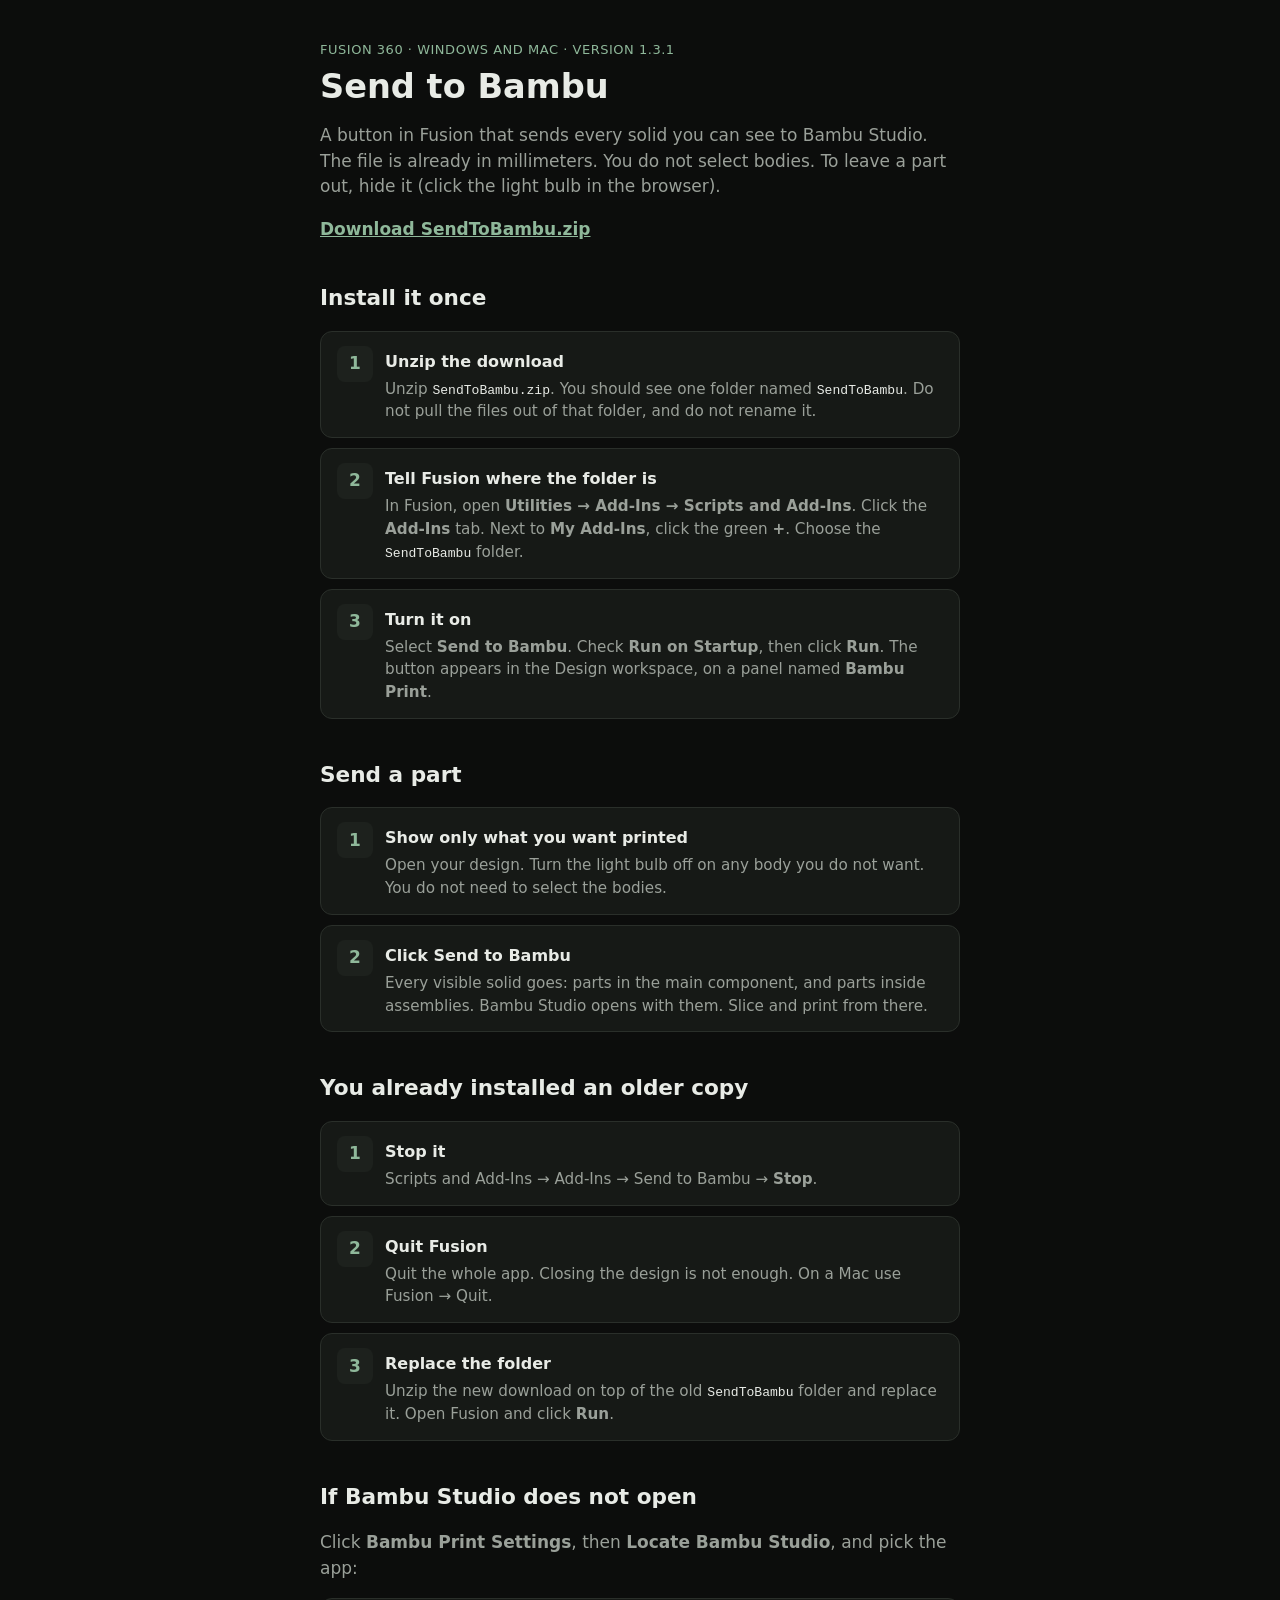
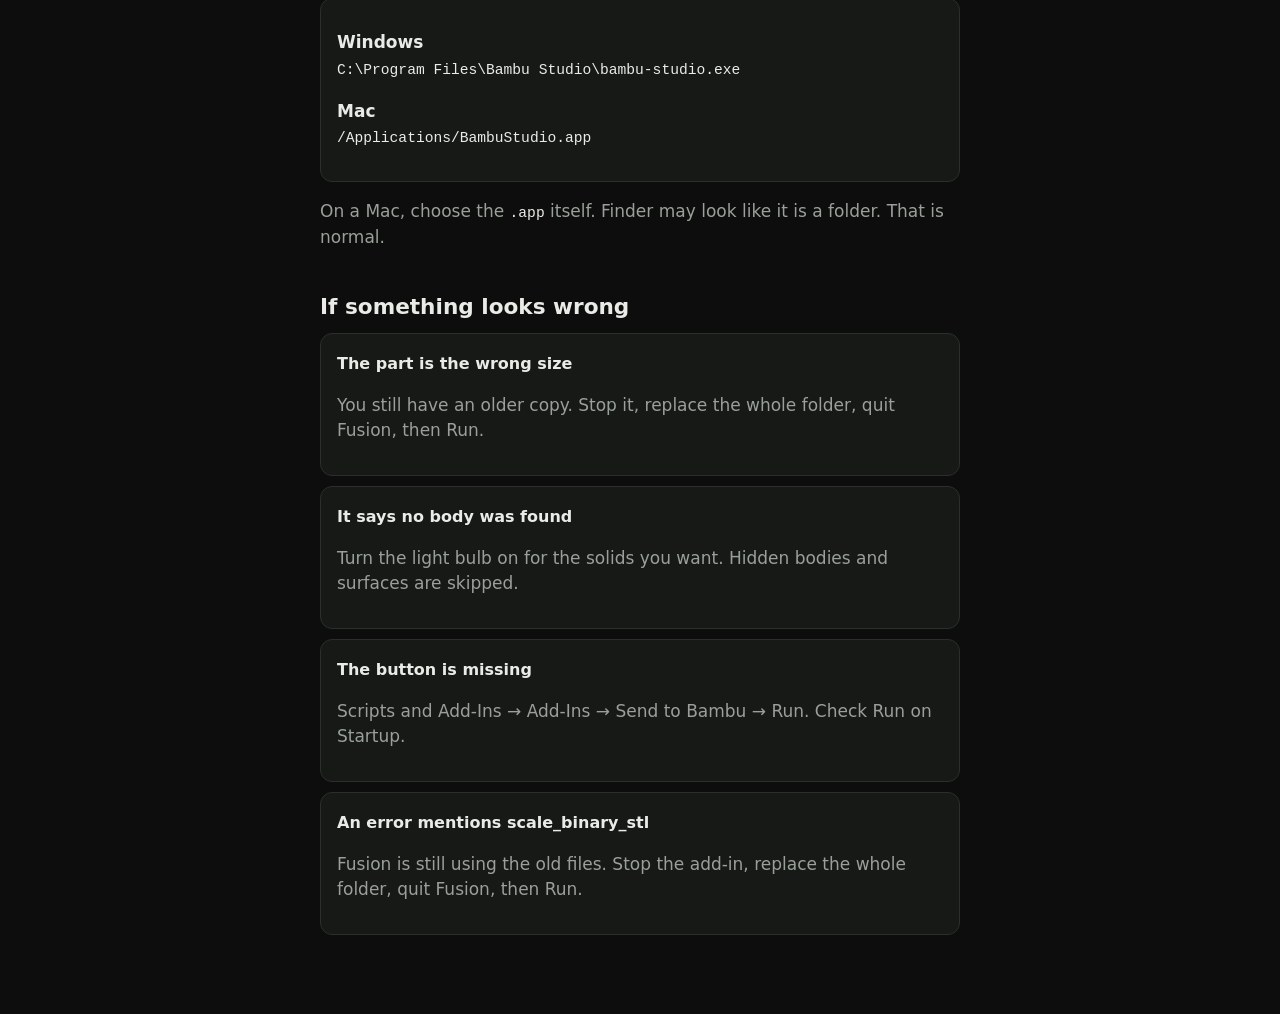
==== docs/index.html @ 19cb1212 "Clarify install steps and ship the millimeter add-in. Plain-language install page, updated zip, and " ====
<!DOCTYPE html>
<html lang="en">
<head>
  <meta charset="utf-8" />
  <meta name="viewport" content="width=device-width, initial-scale=1" />
  <title>Send to Bambu — how to install</title>
  <style>
    :root {
      --bg: #0c0d0c;
      --surface: #161916;
      --surface-2: #1d211d;
      --fg: #e8ebe6;
      --muted: #9aa099;
      --sage: #8fb89a;
      --border: #2a2f2a;
    }
    * { box-sizing: border-box; }
    body {
      margin: 0;
      background: var(--bg);
      color: var(--fg);
      font: 17px/1.5 "Segoe UI", system-ui, sans-serif;
    }
    main { max-width: 680px; margin: 0 auto; padding: 40px 20px 80px; }
    .kicker { margin: 0; color: var(--sage); font-size: 13px; letter-spacing: 0.04em; text-transform: uppercase; }
    h1 { font-size: 2.1rem; line-height: 1.15; margin: 8px 0 12px; }
    h2 { font-size: 1.35rem; margin: 40px 0 8px; }
    p { color: var(--muted); }
    a { color: var(--sage); }
    ol { list-style: none; margin: 16px 0 0; padding: 0; display: grid; gap: 10px; }
    li {
      display: grid;
      grid-template-columns: 36px 1fr;
      gap: 12px;
      background: var(--surface);
      border: 1px solid var(--border);
      border-radius: 12px;
      padding: 14px 16px;
    }
    .n {
      width: 36px; height: 36px;
      border-radius: 8px;
      background: var(--surface-2);
      color: var(--sage);
      display: flex; align-items: center; justify-content: center;
      font-weight: 650;
    }
    h3 { margin: 4px 0 0; font-size: 1rem; }
    li p { margin: 4px 0 0; font-size: 0.95rem; }
    .card {
      background: var(--surface);
      border: 1px solid var(--border);
      border-radius: 12px;
      padding: 14px 16px;
      margin-top: 10px;
    }
    .card strong { color: var(--fg); }
    code {
      font-family: ui-monospace, Menlo, Consolas, monospace;
      font-size: 0.86em;
      color: var(--fg);
    }
    .trouble { margin-top: 10px; }
    .trouble h3 { margin-bottom: 4px; }
  </style>
</head>
<body>
  <main>
    <p class="kicker">Fusion 360 · Windows and Mac · version 1.3.1</p>
    <h1>Send to Bambu</h1>
    <p>A button in Fusion that sends every solid you can see to Bambu Studio. The file is already in millimeters. You do not select bodies. To leave a part out, hide it (click the light bulb in the browser).</p>
    <p><a href="SendToBambu.zip"><strong>Download SendToBambu.zip</strong></a></p>

    <h2>Install it once</h2>
    <ol>
      <li>
        <span class="n">1</span>
        <div>
          <h3>Unzip the download</h3>
          <p>Unzip <code>SendToBambu.zip</code>. You should see one folder named <code>SendToBambu</code>. Do not pull the files out of that folder, and do not rename it.</p>
        </div>
      </li>
      <li>
        <span class="n">2</span>
        <div>
          <h3>Tell Fusion where the folder is</h3>
          <p>In Fusion, open <strong>Utilities → Add-Ins → Scripts and Add-Ins</strong>. Click the <strong>Add-Ins</strong> tab. Next to <strong>My Add-Ins</strong>, click the green <strong>+</strong>. Choose the <code>SendToBambu</code> folder.</p>
        </div>
      </li>
      <li>
        <span class="n">3</span>
        <div>
          <h3>Turn it on</h3>
          <p>Select <strong>Send to Bambu</strong>. Check <strong>Run on Startup</strong>, then click <strong>Run</strong>. The button appears in the Design workspace, on a panel named <strong>Bambu Print</strong>.</p>
        </div>
      </li>
    </ol>

    <h2>Send a part</h2>
    <ol>
      <li>
        <span class="n">1</span>
        <div>
          <h3>Show only what you want printed</h3>
          <p>Open your design. Turn the light bulb off on any body you do not want. You do not need to select the bodies.</p>
        </div>
      </li>
      <li>
        <span class="n">2</span>
        <div>
          <h3>Click Send to Bambu</h3>
          <p>Every visible solid goes: parts in the main component, and parts inside assemblies. Bambu Studio opens with them. Slice and print from there.</p>
        </div>
      </li>
    </ol>

    <h2>You already installed an older copy</h2>
    <ol>
      <li>
        <span class="n">1</span>
        <div>
          <h3>Stop it</h3>
          <p>Scripts and Add-Ins → Add-Ins → Send to Bambu → <strong>Stop</strong>.</p>
        </div>
      </li>
      <li>
        <span class="n">2</span>
        <div>
          <h3>Quit Fusion</h3>
          <p>Quit the whole app. Closing the design is not enough. On a Mac use Fusion → Quit.</p>
        </div>
      </li>
      <li>
        <span class="n">3</span>
        <div>
          <h3>Replace the folder</h3>
          <p>Unzip the new download on top of the old <code>SendToBambu</code> folder and replace it. Open Fusion and click <strong>Run</strong>.</p>
        </div>
      </li>
    </ol>

    <h2>If Bambu Studio does not open</h2>
    <p>Click <strong>Bambu Print Settings</strong>, then <strong>Locate Bambu Studio</strong>, and pick the app:</p>
    <div class="card">
      <p><strong>Windows</strong><br><code>C:\Program Files\Bambu Studio\bambu-studio.exe</code></p>
      <p><strong>Mac</strong><br><code>/Applications/BambuStudio.app</code></p>
    </div>
    <p>On a Mac, choose the <code>.app</code> itself. Finder may look like it is a folder. That is normal.</p>

    <h2>If something looks wrong</h2>
    <div class="card trouble">
      <h3>The part is the wrong size</h3>
      <p>You still have an older copy. Stop it, replace the whole folder, quit Fusion, then Run.</p>
    </div>
    <div class="card trouble">
      <h3>It says no body was found</h3>
      <p>Turn the light bulb on for the solids you want. Hidden bodies and surfaces are skipped.</p>
    </div>
    <div class="card trouble">
      <h3>The button is missing</h3>
      <p>Scripts and Add-Ins → Add-Ins → Send to Bambu → Run. Check Run on Startup.</p>
    </div>
    <div class="card trouble">
      <h3>An error mentions scale_binary_stl</h3>
      <p>Fusion is still using the old files. Stop the add-in, replace the whole folder, quit Fusion, then Run.</p>
    </div>
  </main>
</body>
</html>
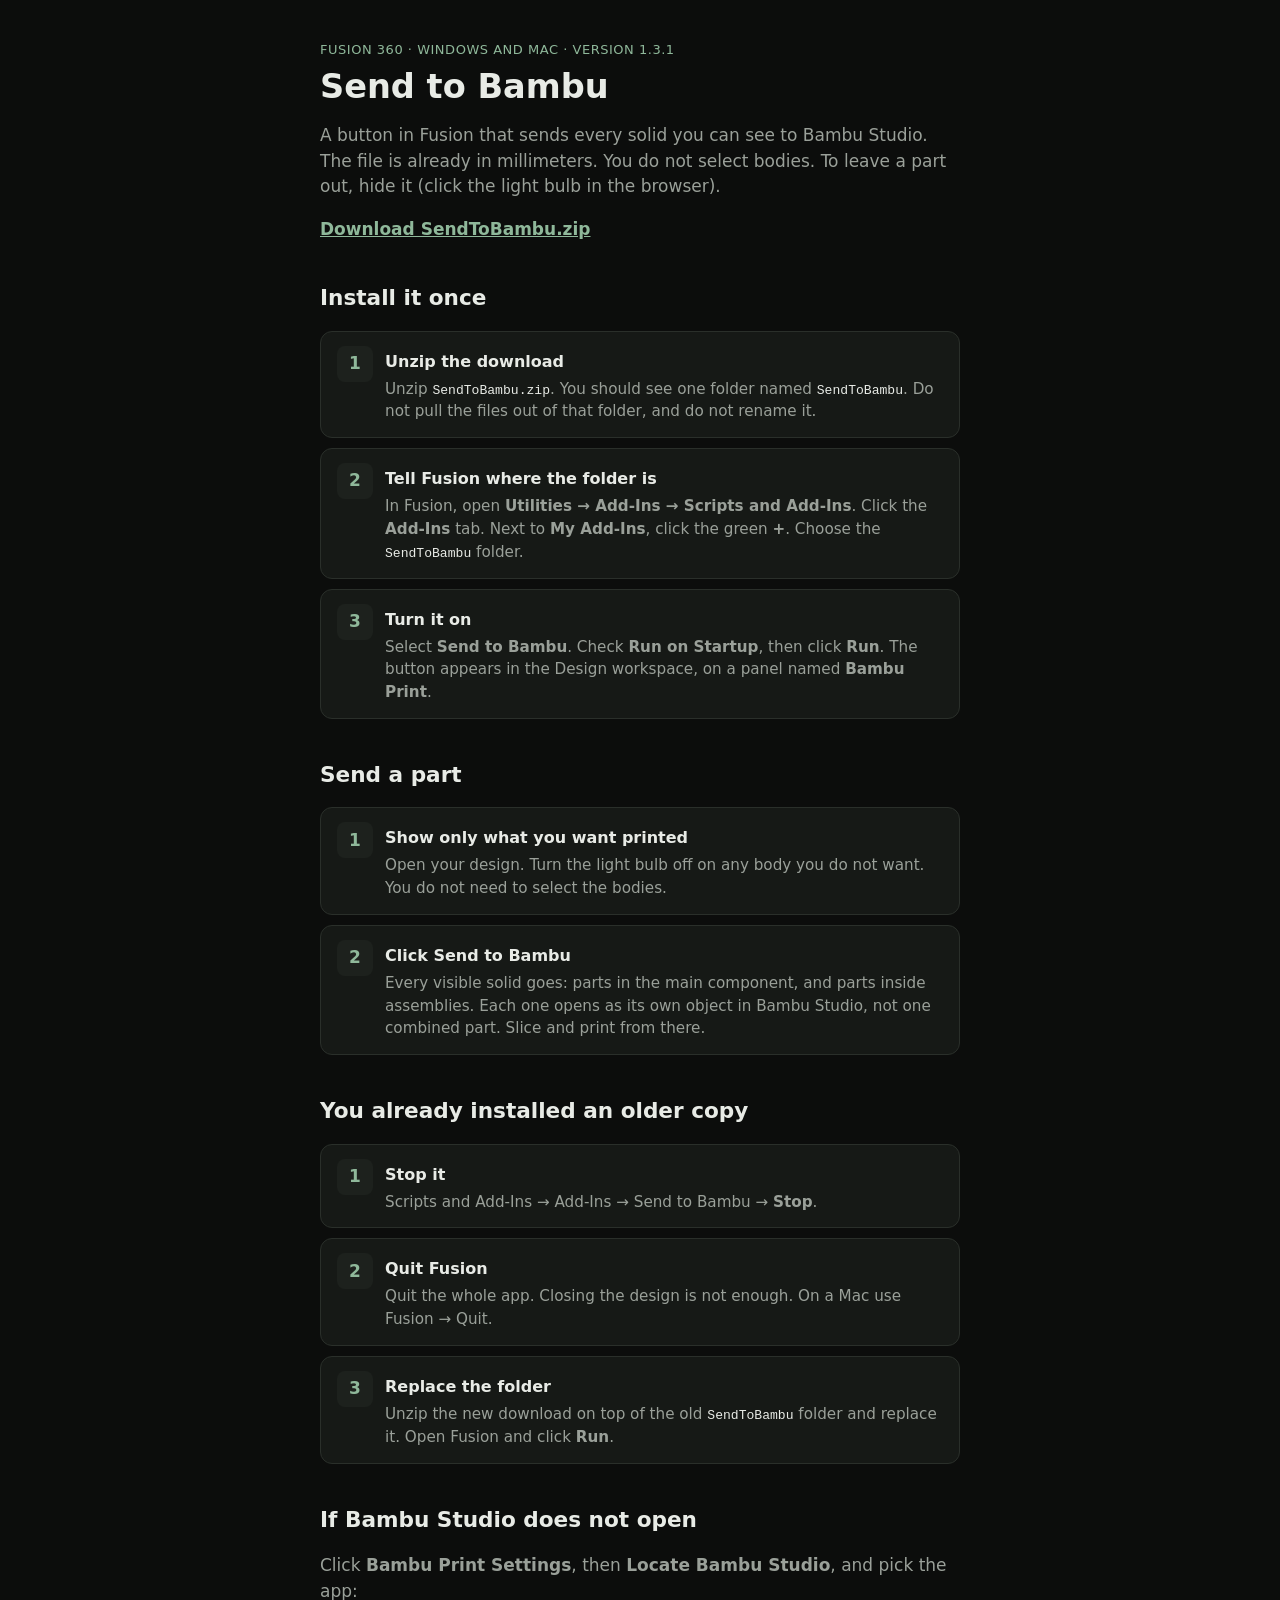
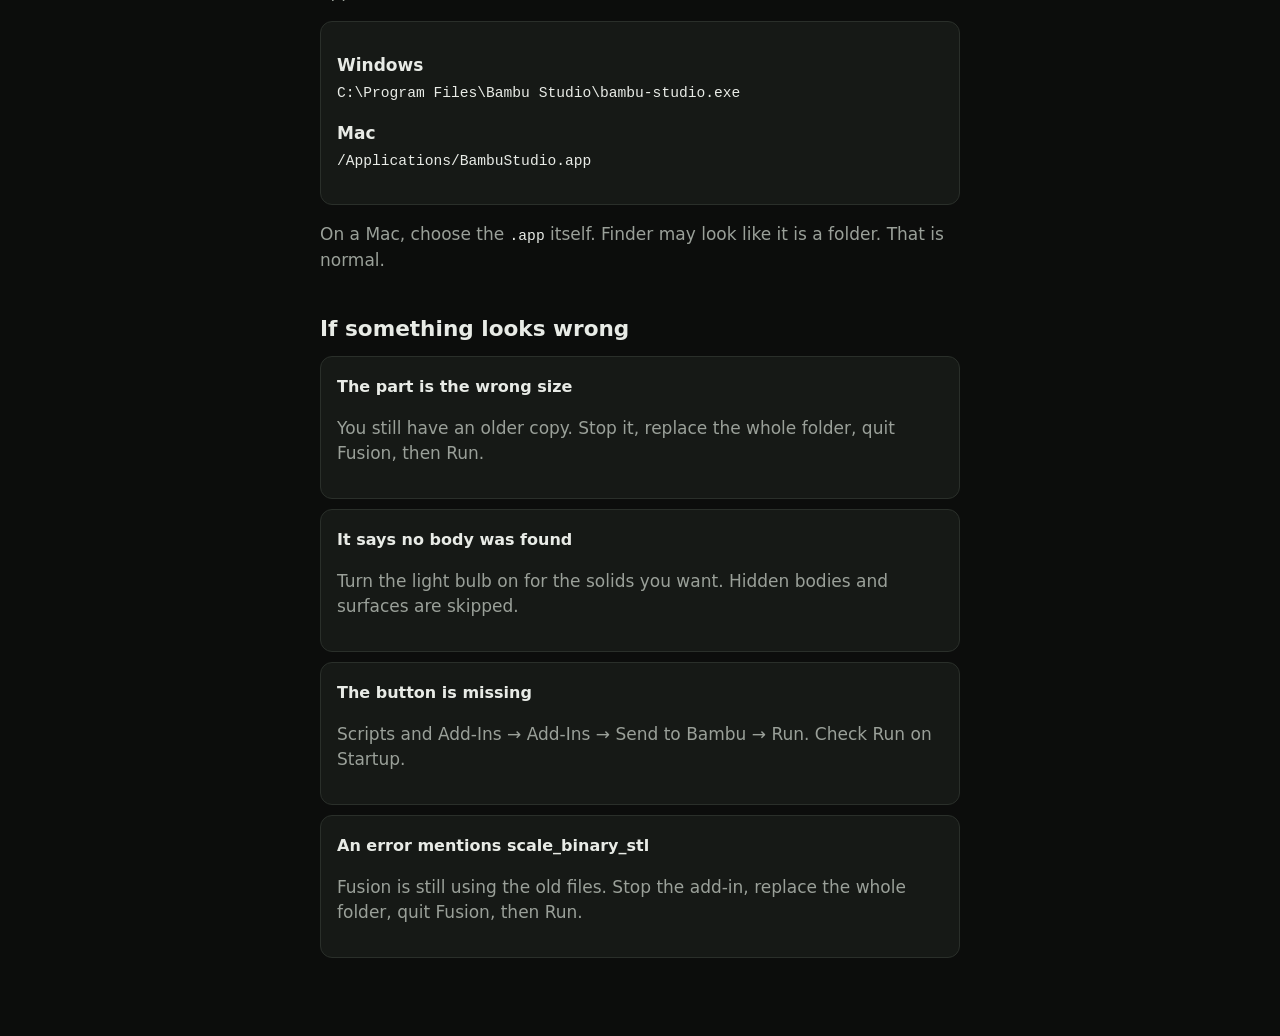
==== commit 0ec14e62: "Keep each visible solid as its own Bambu Studio object. STEP is not used: Studio imports it as one m" ====
--- a/docs/index.html
+++ b/docs/index.html
@@ -109,7 +109,7 @@
         <span class="n">2</span>
         <div>
           <h3>Click Send to Bambu</h3>
-          <p>Every visible solid goes: parts in the main component, and parts inside assemblies. Bambu Studio opens with them. Slice and print from there.</p>
+          <p>Every visible solid goes: parts in the main component, and parts inside assemblies. Each one opens as its own object in Bambu Studio, not one combined part. Slice and print from there.</p>
         </div>
       </li>
     </ol>
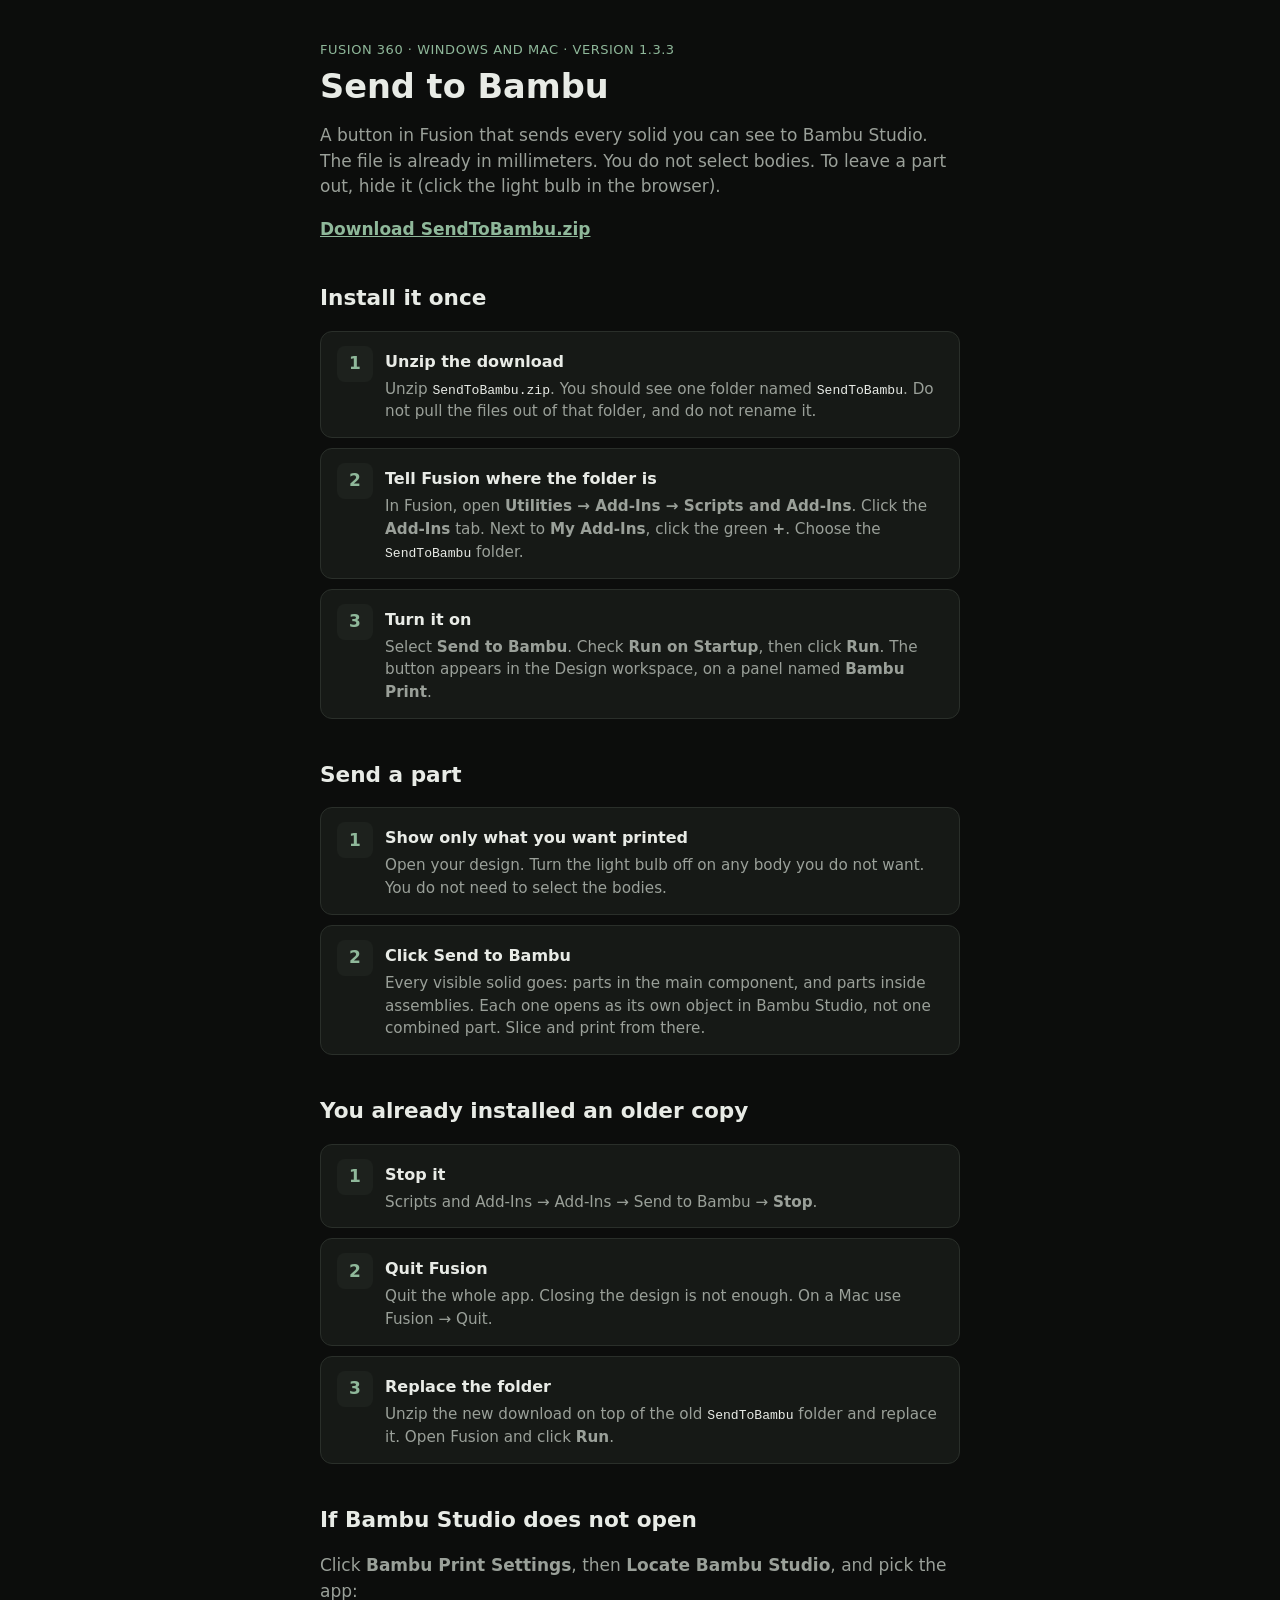
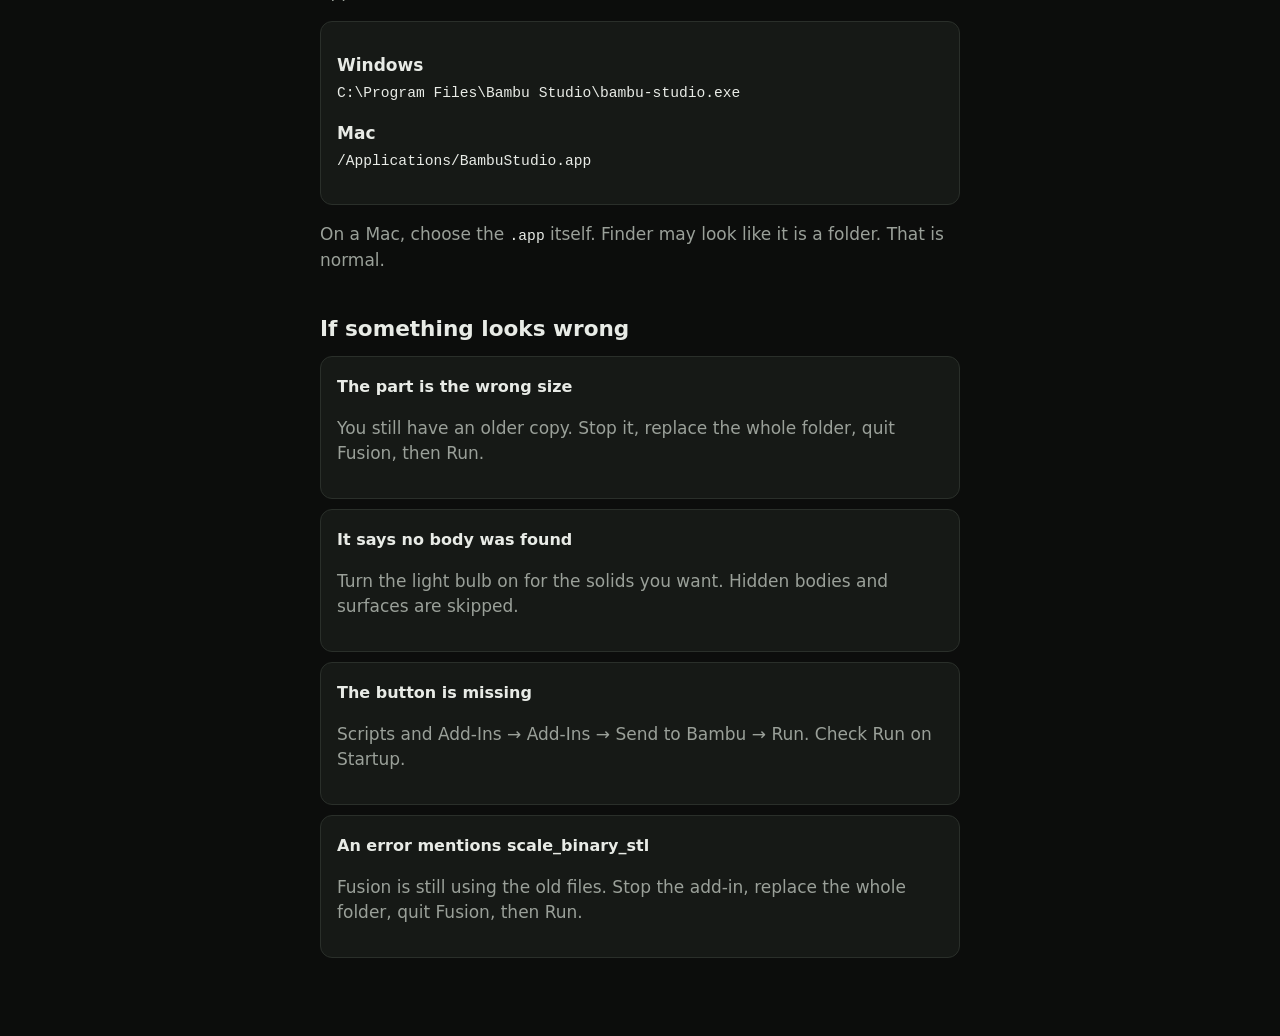
==== commit 0e70d86e: "Weld mesh corners so Bambu does not report every edge as open. STL repeats each corner on every tria" ====
--- a/docs/index.html
+++ b/docs/index.html
@@ -66,7 +66,7 @@
 </head>
 <body>
   <main>
-    <p class="kicker">Fusion 360 · Windows and Mac · version 1.3.1</p>
+    <p class="kicker">Fusion 360 · Windows and Mac · version 1.3.3</p>
     <h1>Send to Bambu</h1>
     <p>A button in Fusion that sends every solid you can see to Bambu Studio. The file is already in millimeters. You do not select bodies. To leave a part out, hide it (click the light bulb in the browser).</p>
     <p><a href="SendToBambu.zip"><strong>Download SendToBambu.zip</strong></a></p>
